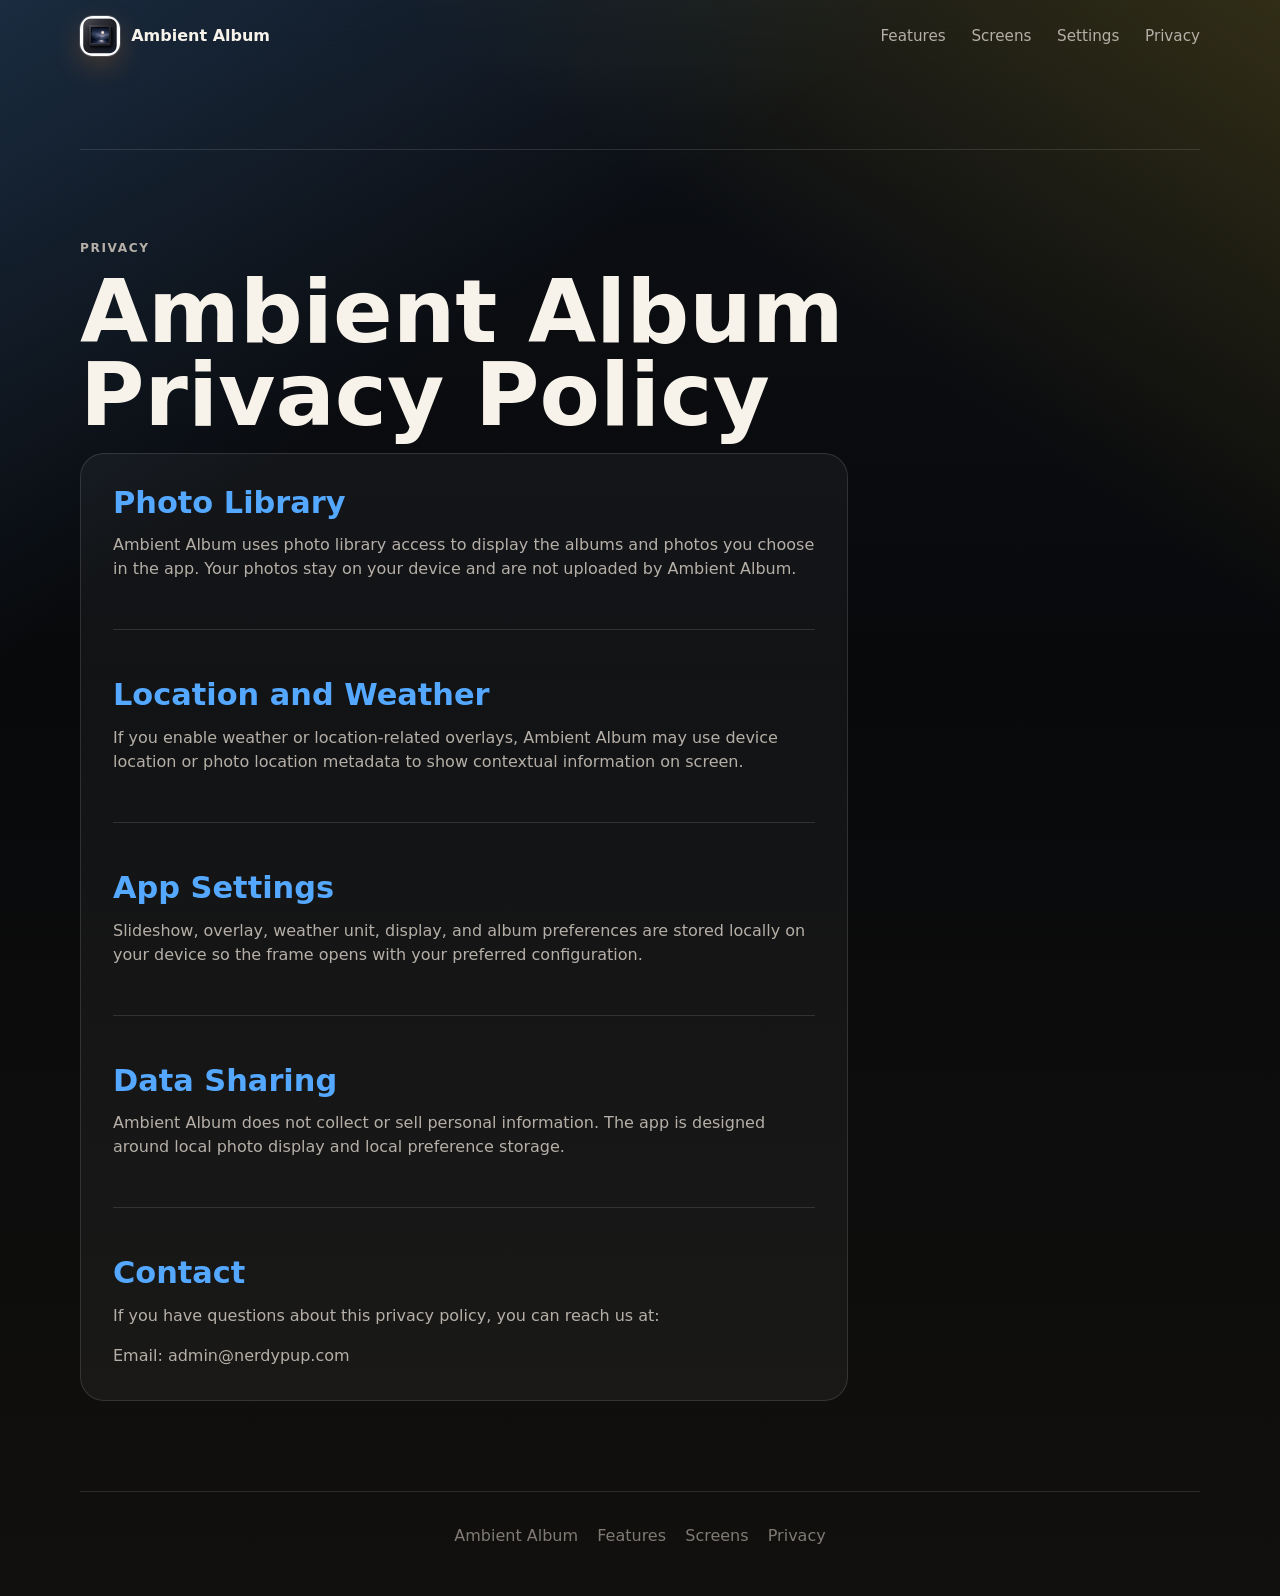
==== docs/privacy.html @ b1fc095b "Site v1" ====
<!doctype html>
<html lang="en">
<head>
    <meta charset="utf-8">
    <meta name="viewport" content="width=device-width, initial-scale=1">
    <meta name="description" content="Privacy policy for Ambient Album.">
    <meta name="robots" content="index, follow">
    <title>Ambient Album Privacy Policy</title>
    <link rel="stylesheet" href="styles.css">
</head>
<body>
    <header class="site-header">
        <a class="brand" href="index.html" aria-label="Ambient Album home">
            <img src="assets/ambient-album-icon.png" alt="" width="40" height="40">
            <span>Ambient Album</span>
        </a>
        <nav aria-label="Primary navigation">
            <a href="index.html#features">Features</a>
            <a href="index.html#screens">Screens</a>
            <a href="index.html#settings">Settings</a>
            <a href="privacy.html">Privacy</a>
        </nav>
    </header>

    <main class="privacy-page">
        <section class="privacy-section">
            <p class="eyebrow">Privacy</p>
            <h1>Ambient Album Privacy Policy</h1>
            <div class="policy">
                <section>
                    <h2>Photo Library</h2>
                    <p>Ambient Album uses photo library access to display the albums and photos you choose in the app. Your photos stay on your device and are not uploaded by Ambient Album.</p>
                </section>

                <section>
                    <h2>Location and Weather</h2>
                    <p>If you enable weather or location-related overlays, Ambient Album may use device location or photo location metadata to show contextual information on screen.</p>
                </section>

                <section>
                    <h2>App Settings</h2>
                    <p>Slideshow, overlay, weather unit, display, and album preferences are stored locally on your device so the frame opens with your preferred configuration.</p>
                </section>

                <section>
                    <h2>Data Sharing</h2>
                    <p>Ambient Album does not collect or sell personal information. The app is designed around local photo display and local preference storage.</p>
                </section>

                <section>
                    <h2>Contact</h2>
                    <p>If you have questions about this privacy policy, you can reach us at: </P> <p>Email: <a href="mailto:admin@nerdypup.com">admin@nerdypup.com</a></p>
                </section>
            </div>
        </section>
    </main>

    <footer class="site-footer">
        <span>Ambient Album</span>
        <a href="index.html#features">Features</a>
        <a href="index.html#screens">Screens</a>
        <a href="privacy.html">Privacy</a>
    </footer>
</body>
</html>
---- docs/styles.css ----
:root {
    color-scheme: dark;
    --ink: #f7f3ea;
    --muted: #b5afa7;
    --dim: #7f7a74;
    --bg: #08090b;
    --panel: #17191d;
    --panel-2: #22242a;
    --line: rgba(255, 255, 255, 0.12);
    --blue: #54a8ff;
    --gold: #ffd719;
    --orange: #ff8a22;
    --green: #91d36f;
    --max: 1120px;
}

* {
    box-sizing: border-box;
}

html {
    scroll-behavior: smooth;
}

body {
    margin: 0;
    min-width: 320px;
    background:
        linear-gradient(145deg, rgba(84, 168, 255, 0.18), transparent 34rem),
        linear-gradient(215deg, rgba(255, 215, 25, 0.15), transparent 32rem),
        linear-gradient(180deg, #0d1016 0%, var(--bg) 42%, #11100e 100%);
    color: var(--ink);
    font-family: Inter, ui-sans-serif, system-ui, -apple-system, BlinkMacSystemFont, "SF Pro Display", "Segoe UI", sans-serif;
    line-height: 1.5;
}

img {
    display: block;
    max-width: 100%;
}

a {
    color: inherit;
    text-decoration: none;
}

a:hover {
    color: var(--gold);
}

.site-header {
    position: sticky;
    top: 0;
    z-index: 10;
    display: flex;
    align-items: center;
    justify-content: space-between;
    gap: 1rem;
    width: min(100% - 2rem, var(--max));
    margin: 0 auto;
    padding: 1rem 0;
    backdrop-filter: blur(22px);
}

.brand,
.site-header nav,
.hero-actions,
.site-footer {
    display: flex;
    align-items: center;
}

.brand {
    gap: 0.7rem;
    font-weight: 800;
    letter-spacing: 0;
}

.brand img {
    border-radius: 0.8rem;
    box-shadow: 0 0 0 1px rgba(255, 255, 255, 0.14), 0 10px 28px rgba(255, 138, 34, 0.22);
}

.site-header nav {
    gap: clamp(0.8rem, 3vw, 1.6rem);
    color: var(--muted);
    font-size: 0.95rem;
}

.hero {
    display: grid;
    grid-template-columns: minmax(0, 0.88fr) minmax(320px, 1.12fr);
    align-items: start;
    gap: clamp(2rem, 6vw, 5rem);
    width: min(100% - 2rem, var(--max));
    min-height: calc(90svh - 5rem);
    margin: 0 auto;
    padding: clamp(2rem, 5vw, 4rem) 0 clamp(3rem, 7vw, 5rem);
}

.hero-copy {
    position: relative;
    z-index: 2;
    padding-top: clamp(2rem, 8vw, 6rem);
}

.eyebrow {
    margin: 0 0 0.75rem;
    color: var(--orange);
    font-size: 0.76rem;
    font-weight: 800;
    letter-spacing: 0.13em;
    text-transform: uppercase;
}

h1,
h2,
h3,
p {
    margin-top: 0;
}

h1 {
    margin-bottom: 1rem;
    font-size: clamp(4rem, 10vw, 8rem);
    line-height: 0.88;
    letter-spacing: 0;
}

h2 {
    margin-bottom: 1rem;
    font-size: clamp(2rem, 5vw, 4.5rem);
    line-height: 0.95;
    letter-spacing: 0;
}

h3 {
    margin-bottom: 0.55rem;
    font-size: 1.12rem;
}

.lede {
    max-width: 42rem;
    color: var(--muted);
    font-size: clamp(1.1rem, 2vw, 1.35rem);
}

.hero-actions {
    flex-wrap: wrap;
    gap: 0.8rem;
    margin-top: 2rem;
}

.button {
    display: inline-flex;
    align-items: center;
    justify-content: center;
    min-height: 3rem;
    padding: 0.8rem 1.15rem;
    border: 1px solid var(--line);
    border-radius: 999px;
    font-weight: 800;
}

.button.primary {
    background: linear-gradient(135deg, var(--gold), var(--orange));
    color: #17100a;
    border-color: transparent;
    box-shadow: 0 16px 38px rgba(255, 138, 34, 0.22);
}

.button.secondary {
    color: var(--ink);
    background: rgba(255, 255, 255, 0.07);
}

.hero-stage {
    position: relative;
    z-index: 1;
    min-height: clamp(34rem, 54vw, 43rem);
    margin-top: clamp(5rem, 10vw, 8rem);
}

.app-icon {
    position: absolute;
    top: 0.5rem;
    right: 0.75rem;
    width: clamp(7rem, 17vw, 12.5rem);
    border-radius: 2rem;
    opacity: 0.94;
    filter: drop-shadow(0 28px 42px rgba(0, 0, 0, 0.52));
}

.frame-shot {
    position: absolute;
    border-radius: clamp(1.2rem, 2.6vw, 2rem);
    background: #000;
    box-shadow: 0 1.6rem 4rem rgba(0, 0, 0, 0.54), 0 0 0 1px rgba(255, 255, 255, 0.12);
}

.main-shot {
    left: 0;
    top: 18%;
    width: clamp(21rem, 44vw, 34rem);
    rotate: -3deg;
}

.side-shot {
    right: 0;
    bottom: 3%;
    width: clamp(17rem, 35vw, 27rem);
    rotate: 5deg;
}

.feature-strip,
.split-section,
.screens-section,
.download-section,
.privacy-section {
    width: min(100% - 2rem, var(--max));
    margin: 0 auto;
    padding: clamp(3rem, 7vw, 6rem) 0;
    border-top: 1px solid var(--line);
}

.feature-strip {
    display: grid;
    grid-template-columns: repeat(3, 1fr);
    gap: 1px;
    padding-top: 0;
    background: var(--line);
    border-top: 0;
}

.feature-strip article {
    min-height: 14rem;
    padding: clamp(1.3rem, 3vw, 2rem);
    background: linear-gradient(180deg, rgba(255, 255, 255, 0.055), rgba(255, 255, 255, 0.025));
}

.feature-strip span,
figcaption,
.section-heading p,
.privacy-section li,
.privacy-section p,
.split-section p {
    color: var(--muted);
}

.feature-strip span {
    display: block;
    margin-bottom: 2rem;
    color: var(--blue);
    font-weight: 900;
}

.feature-strip h2 {
    font-size: clamp(1.35rem, 2.6vw, 2rem);
    line-height: 1.05;
}

.feature-strip p {
    margin-bottom: 0;
    color: var(--muted);
}

.split-section,
.download-section {
    display: grid;
    grid-template-columns: minmax(0, 0.85fr) minmax(280px, 1.15fr);
    align-items: center;
    gap: clamp(2rem, 6vw, 5rem);
}

.mini-grid,
.screens-grid,
.screens-grid-iphone,
.settings-grid {
    display: grid;
    gap: 1rem;
}

.mini-grid {
    grid-template-columns: repeat(2, minmax(0, 1fr));
}

figure {
    margin: 0;
}

figure img {
    width: 100%;
    border-radius: 1.45rem;
    background: #000;
    box-shadow: 0 1.4rem 3rem rgba(0, 0, 0, 0.36), 0 0 0 1px rgba(255, 255, 255, 0.1);
}

.mini-grid img {
    aspect-ratio: 3 / 4;
    object-fit: cover;
}

figcaption {
    margin-top: 0.8rem;
    font-size: 0.92rem;
}

.section-heading {
    max-width: 46rem;
    margin-bottom: clamp(1.5rem, 4vw, 3rem);
}

.screens-grid {
    grid-template-columns: 1.35fr repeat(3, minmax(0, 0.72fr));
    align-items: end;
}

.screens-grid .wide {
    grid-column: span 2;
}

.screens-grid .wide img {
    aspect-ratio: 2960 / 2290;
    object-fit: cover;
}

.screens-grid figure:not(.wide) img {
    aspect-ratio: 3 / 4;
    object-fit: cover;
}

.screens-grid-iphone {
    grid-column: 1 / -1;
    grid-template-columns: minmax(0, 1fr);
    align-items: end;
    width: min(100%, 760px);
}

.screens-grid-iphone img {
    aspect-ratio: 1324 / 644;
    object-fit: contain;
    object-position: center;
    width: min(100%, 760px);
}

.settings-grid {
    grid-template-columns: repeat(3, minmax(0, 1fr));
}

.settings-grid img {
    aspect-ratio: 2960 / 2290;
    object-fit: cover;
    object-position: center;
}

.download-section {
    grid-template-columns: minmax(0, 1fr) auto;
    padding-block: clamp(2rem, 5vw, 3.5rem);
}

.download-section p {
    max-width: 42rem;
    color: var(--muted);
}

.download-section .screens-grid {
    grid-column: 1 / -1;
}

.download-section .screens-grid .wide {
    grid-column: 1 / -1;
}

.download-section .screens-grid-iphone {
    grid-column: 1 / -1;
    width: 100%;
    max-width: none;
}

.download-section .screens-grid-iphone img {
    width: 100%;
    aspect-ratio: 1324 / 644;
    object-fit: contain;
}

.app-store-card {
    display: grid;
    grid-template-columns: auto 1fr;
    align-items: center;
    gap: 1rem;
    min-width: min(100%, 20rem);
    padding: 1rem 1.2rem;
    color: var(--ink);
    background:
        linear-gradient(135deg, rgba(84, 168, 255, 0.18), rgba(255, 215, 25, 0.12)),
        rgba(255, 255, 255, 0.06);
    border: 1px solid var(--line);
    border-radius: 1.4rem;
    box-shadow: 0 1.4rem 3rem rgba(0, 0, 0, 0.26);
}

.app-store-card img {
    border-radius: 1rem;
    box-shadow: 0 0 0 1px rgba(255, 255, 255, 0.14), 0 12px 28px rgba(255, 138, 34, 0.24);
}

.app-store-card small,
.app-store-card strong {
    display: block;
}

.app-store-card small {
    color: var(--muted);
    font-size: 0.85rem;
}

.app-store-card strong {
    font-size: 1.65rem;
    line-height: 1.05;
}

.privacy-page {
    padding-top: clamp(2rem, 6vw, 5rem);
}

.privacy-page h1 {
    max-width: 48rem;
    margin-bottom: 1rem;
    font-size: clamp(2.6rem, 7vw, 5.5rem);
    line-height: 0.95;
}

.policy {
    max-width: 48rem;
    padding: clamp(1.2rem, 3vw, 2rem);
    background: rgba(255, 255, 255, 0.045);
    border: 1px solid var(--line);
    border-radius: 1.5rem;
}

.policy section + section {
    margin-top: clamp(1.8rem, 4vw, 3rem);
    padding-top: clamp(1.8rem, 4vw, 3rem);
    border-top: 1px solid var(--line);
}

.policy h2 {
    color: var(--blue);
    margin-bottom: 0.85rem;
    font-size: clamp(1.35rem, 2.8vw, 1.9rem);
    line-height: 1.12;
}

.policy p:last-child {
    margin-bottom: 0;
}

.site-footer {
    justify-content: center;
    gap: 1.2rem;
    width: min(100% - 2rem, var(--max));
    margin: 0 auto;
    padding: 2rem 0 3rem;
    border-top: 1px solid var(--line);
    color: var(--dim);
}

@media (max-width: 860px) {
    .hero,
    .split-section,
    .download-section {
        grid-template-columns: 1fr;
    }

    .hero {
        min-height: auto;
        padding-top: 2rem;
    }

    .hero-copy {
        padding-top: 0;
    }

    .hero-stage {
        min-height: 31rem;
        margin-top: 0;
    }

    .feature-strip {
        grid-template-columns: 1fr;
    }

    .screens-grid,
    .settings-grid {
        grid-template-columns: repeat(2, minmax(0, 1fr));
    }

    .screens-grid .wide {
        grid-column: 1 / -1;
    }
}

@media (max-width: 560px) {
    .site-header {
        align-items: flex-start;
        flex-direction: column;
    }

    .site-header nav {
        width: 100%;
        justify-content: space-between;
        gap: 0.75rem;
        overflow-x: auto;
        padding-bottom: 0.15rem;
    }

    .hero-stage {
        min-height: 28rem;
    }

    .app-icon {
        width: 6.5rem;
        right: 0;
    }

    .main-shot {
        left: 0;
        width: 19rem;
    }

    .side-shot {
        width: 16rem;
    }

    .mini-grid,
    .screens-grid,
    .screens-grid-iphone,
    .settings-grid {
        grid-template-columns: 1fr;
    }
}
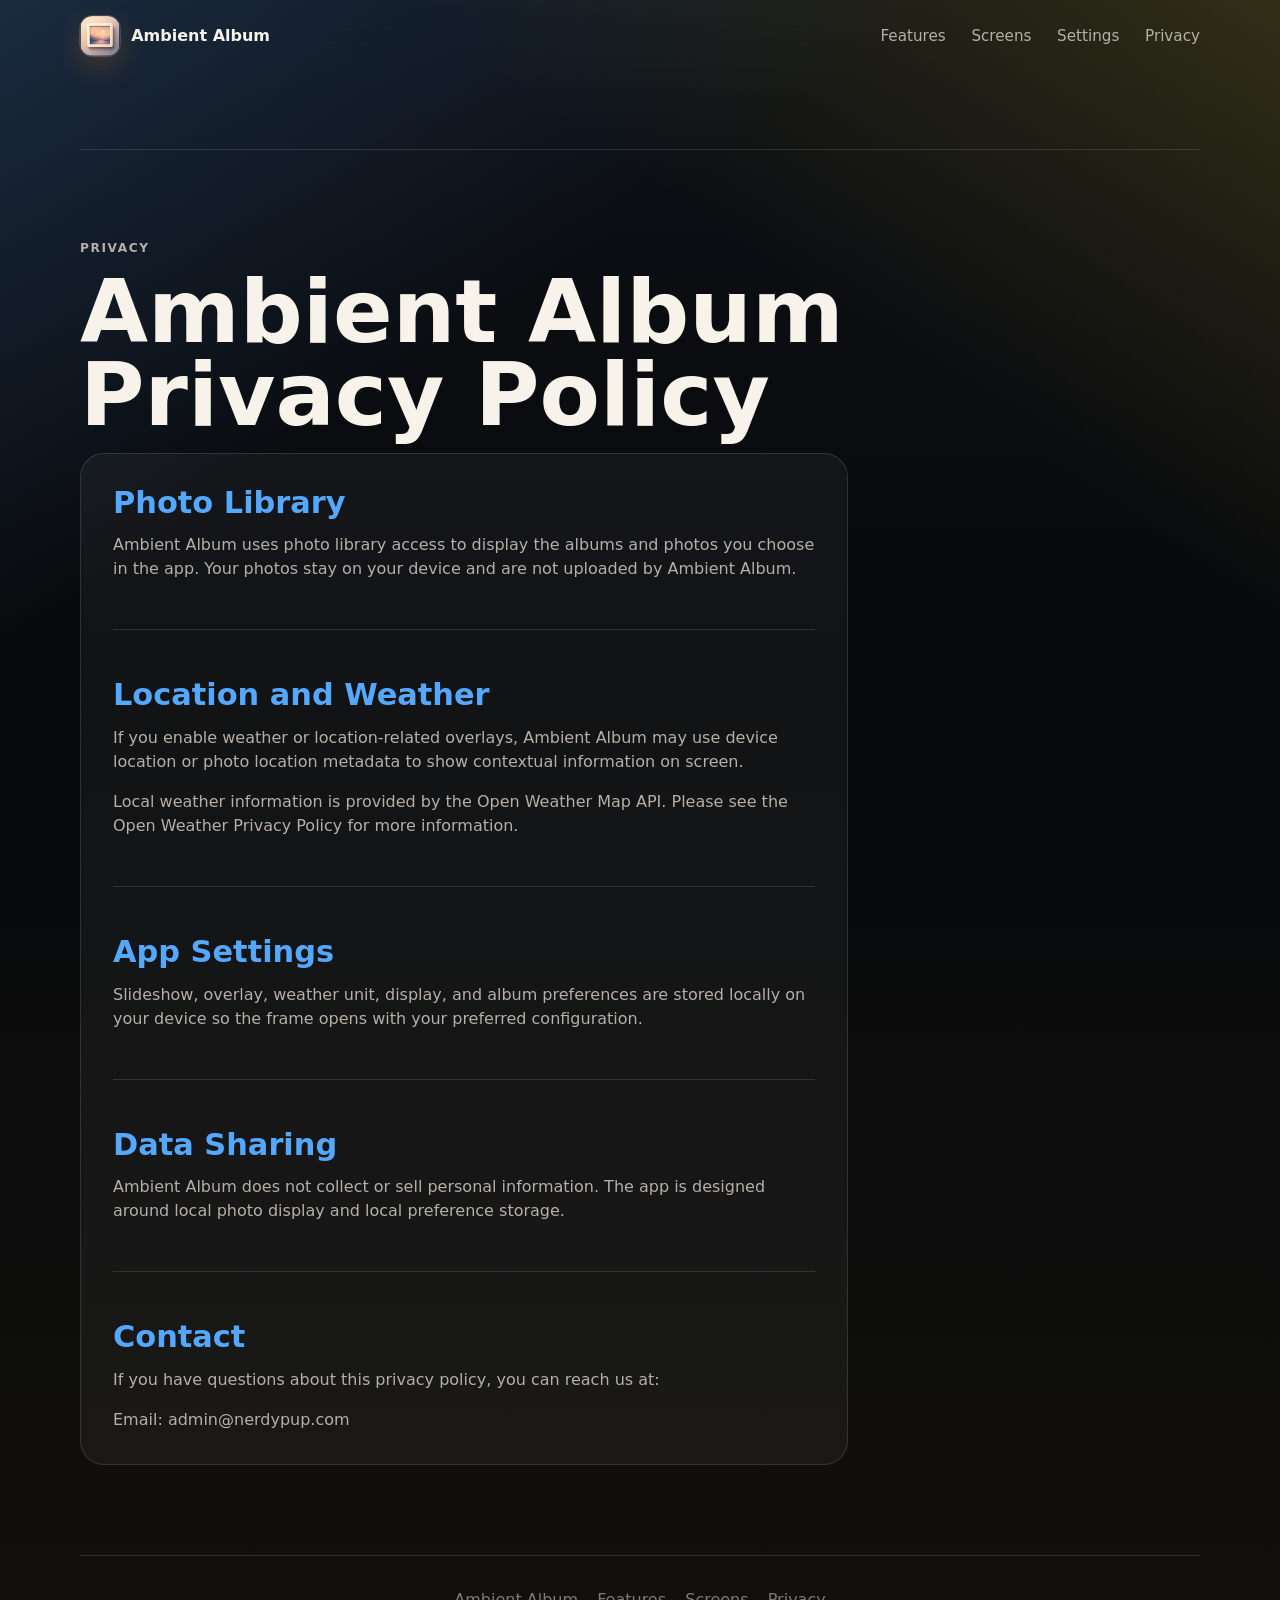
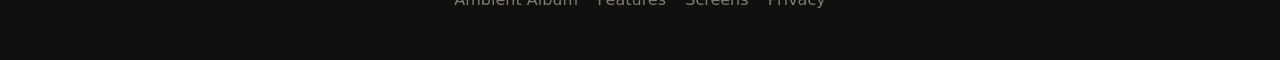
==== commit 4548cffd: "Updated images" ====
--- a/docs/privacy.html
+++ b/docs/privacy.html
@@ -35,6 +35,7 @@
                 <section>
                     <h2>Location and Weather</h2>
                     <p>If you enable weather or location-related overlays, Ambient Album may use device location or photo location metadata to show contextual information on screen.</p>
+                    <p>Local weather information is provided by the Open Weather Map API. Please see the <a href="https://openweather.co.uk/privacy-policy#important_information">Open Weather Privacy Policy</a> for more information.</p>
                 </section>
 
                 <section>
